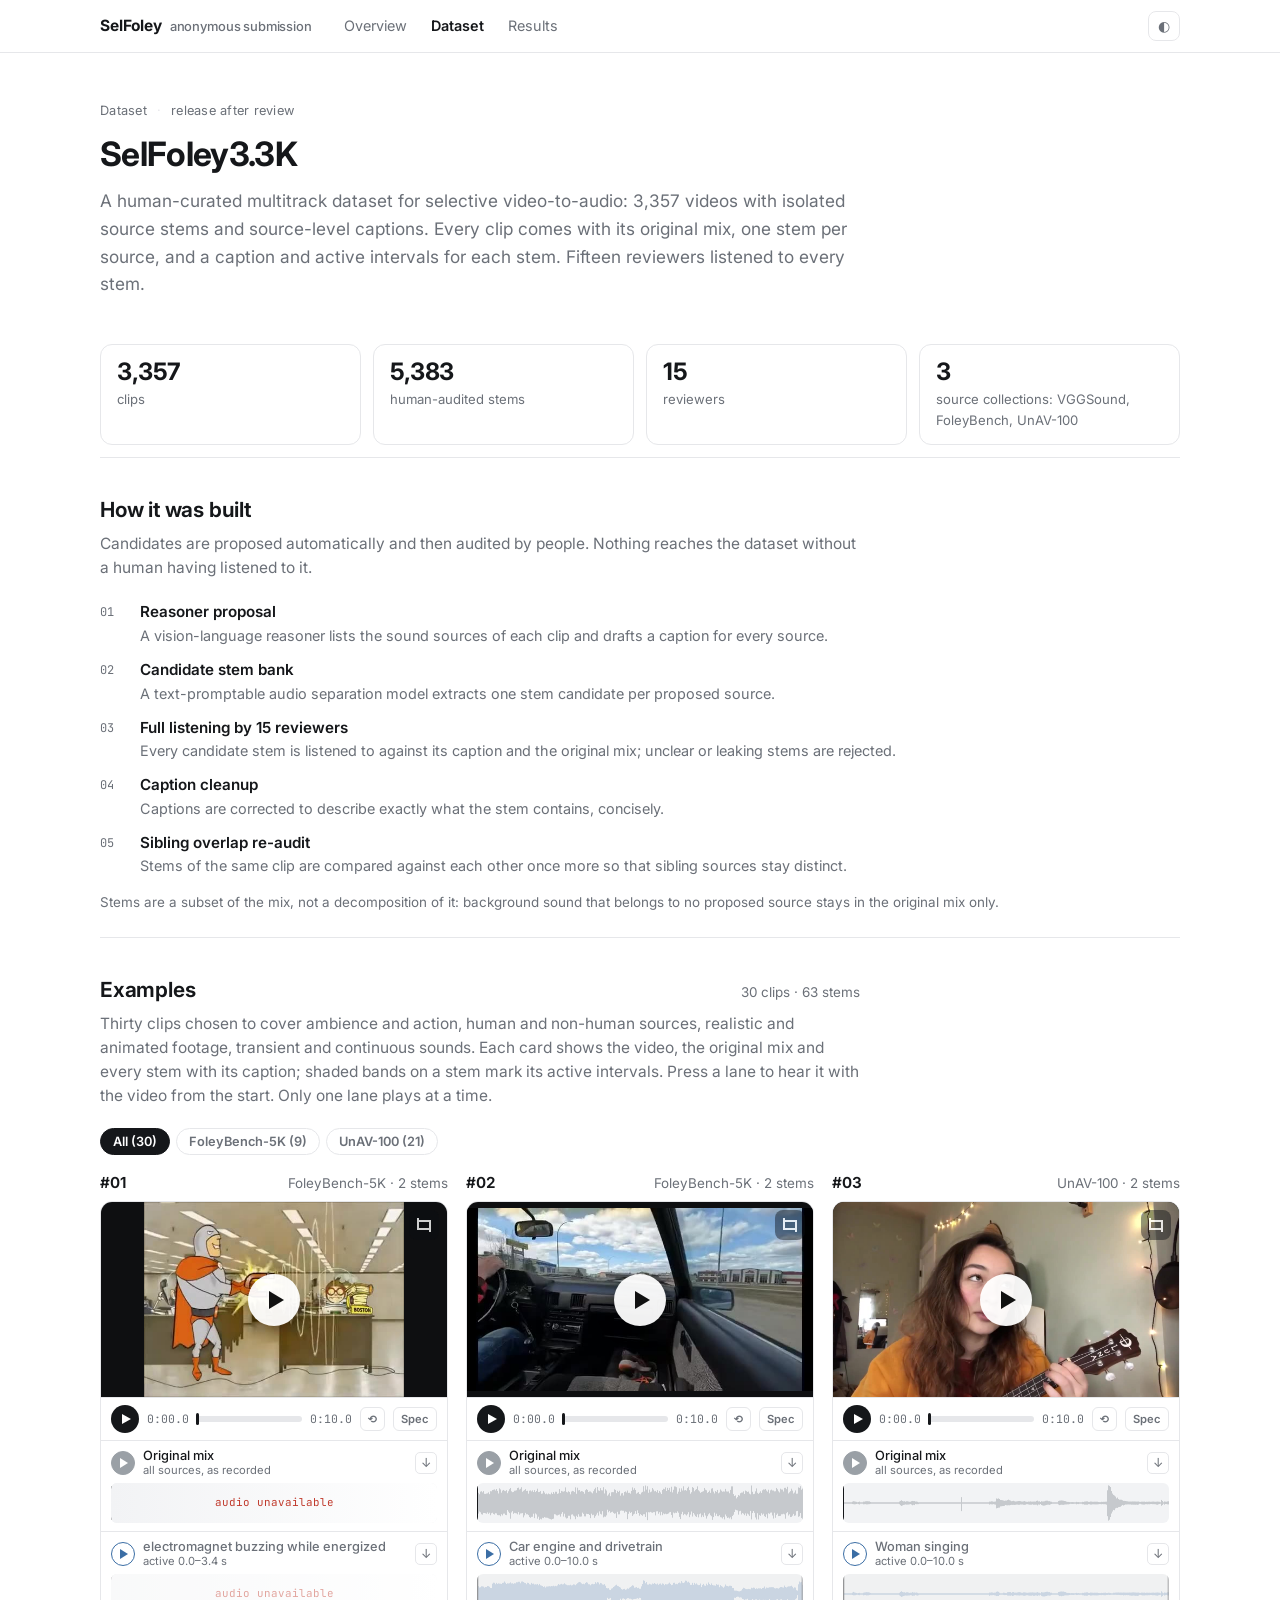
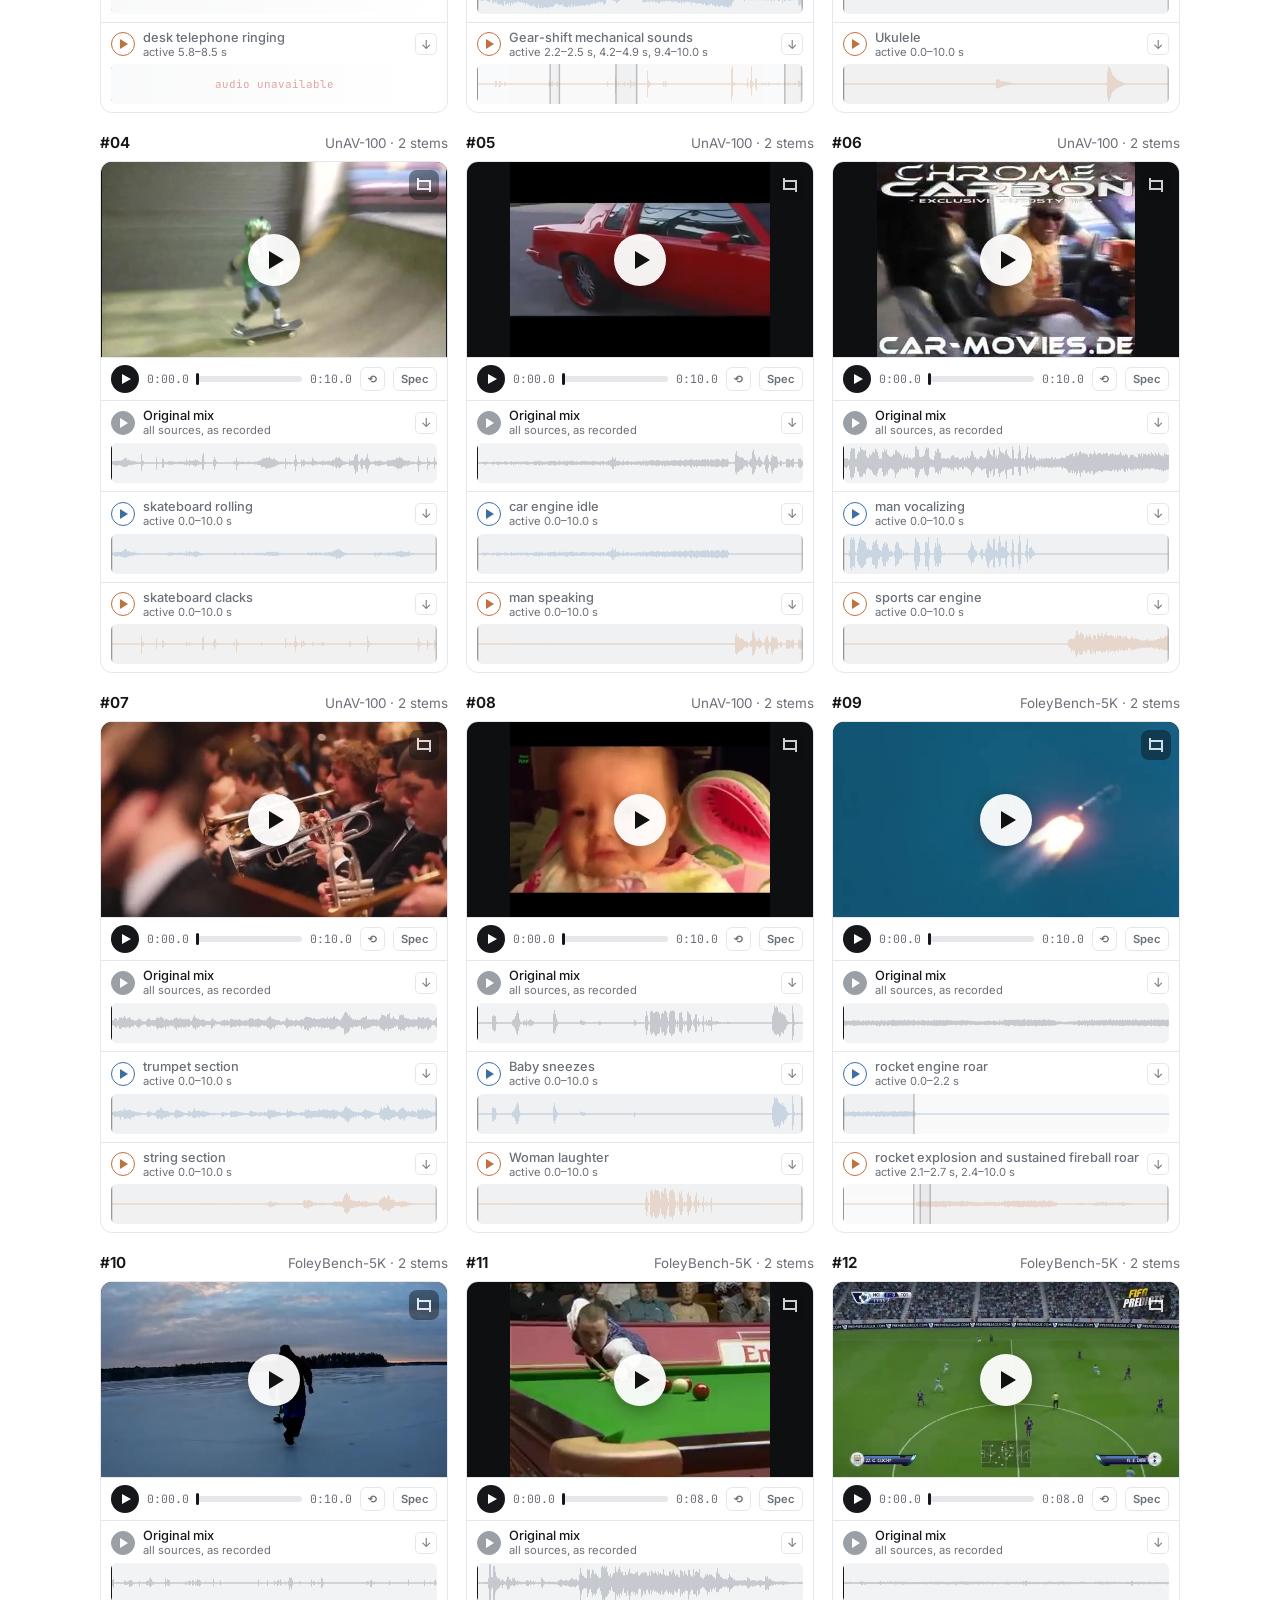
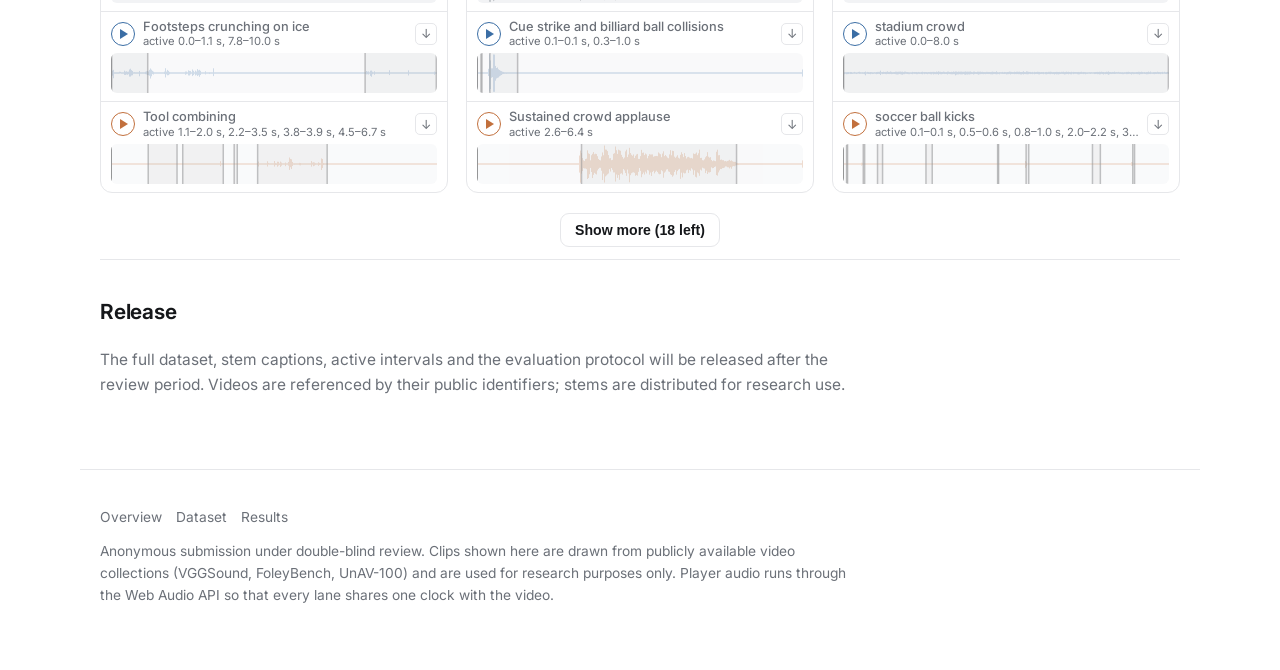
==== dataset.html @ 2d6a54e8 "Project page for an anonymous ICLR 2027 submission Static page for SelFoley: overview of the method," ====
<!doctype html>
<html lang="en">
<head>
<meta charset="utf-8">
<meta name="viewport" content="width=device-width, initial-scale=1">
<title>SelFoley3.3K — human-audited multi-stem dataset</title>
<meta name="description" content="Video clips with an original mix, one clean stem per source, a caption and active intervals for every stem, verified by fifteen reviewers.">
<meta name="robots" content="noindex">
<link rel="preconnect" href="https://fonts.googleapis.com">
<link rel="preconnect" href="https://fonts.gstatic.com" crossorigin>
<link href="https://fonts.googleapis.com/css2?family=Inter:wght@400;500;600;700&family=JetBrains+Mono:wght@400;500&display=swap" rel="stylesheet">
<link rel="stylesheet" href="css/style.css">
</head>
<body data-page="dataset">
<nav class="topnav" aria-label="Pages">
  <div class="wrap navrow">
    <a class="brand" href="index.html">SelFoley<small>anonymous submission</small></a>
    <a class="nl" data-page="overview" href="index.html">Overview</a>
    <a class="nl" data-page="dataset" href="dataset.html">Dataset</a>
    <a class="nl" data-page="results" href="results.html">Results</a>
    <button id="themeToggle" class="navbtn" title="Light / dark">◐</button>
  </div>
</nav>

<header class="pagehead wrap">
  <div class="eyebrow"><span>Dataset</span><span class="sep">·</span><span>release after review</span></div>
  <h1>SelFoley3.3K</h1>
  <p class="lede">A human-curated multitrack dataset for selective video-to-audio: 3,357 videos with isolated source stems and source-level captions. Every clip comes with its original mix, one stem per source, and a caption and active intervals for each stem. Fifteen reviewers listened to every stem.</p>
</header>

<main class="wrap">

  <section class="sec" id="stats" style="padding-top:8px">
    <div class="tiles">
      <div class="tile"><div class="v">3,357</div><div class="k">clips</div></div>
      <div class="tile"><div class="v">5,383</div><div class="k">human-audited stems</div></div>
      <div class="tile"><div class="v">15</div><div class="k">reviewers</div></div>
      <div class="tile"><div class="v">3</div><div class="k">source collections: VGGSound, FoleyBench, UnAV-100</div></div>
    </div>
  </section>

  <section class="sec" id="pipeline">
    <div class="sec-head">
      <h2>How it was built</h2>
      <p>Candidates are proposed automatically and then audited by people. Nothing reaches the dataset without a human having listened to it.</p>
    </div>
    <div class="steps">
      <div class="step"><div><b>Reasoner proposal</b><span>A vision-language reasoner lists the sound sources of each clip and drafts a caption for every source.</span></div></div>
      <div class="step"><div><b>Candidate stem bank</b><span>A text-promptable audio separation model extracts one stem candidate per proposed source.</span></div></div>
      <div class="step"><div><b>Full listening by 15 reviewers</b><span>Every candidate stem is listened to against its caption and the original mix; unclear or leaking stems are rejected.</span></div></div>
      <div class="step"><div><b>Caption cleanup</b><span>Captions are corrected to describe exactly what the stem contains, concisely.</span></div></div>
      <div class="step"><div><b>Sibling overlap re-audit</b><span>Stems of the same clip are compared against each other once more so that sibling sources stay distinct.</span></div></div>
    </div>
    <p class="fine" style="margin-top:14px">Stems are a subset of the mix, not a decomposition of it: background sound that belongs to no proposed source stays in the original mix only.</p>
  </section>

  <section class="sec" id="browse">
    <div class="sec-head">
      <div class="row"><h2>Examples</h2><span class="fine"><span data-stat="shown_clips">30</span> clips · <span data-stat="shown_stems">63</span> stems</span></div>
      <p>Thirty clips chosen to cover ambience and action, human and non-human sources, realistic and animated footage, transient and continuous sounds. Each card shows the video, the original mix and every stem with its caption; shaded bands on a stem mark its active intervals. Press a lane to hear it with the video from the start. Only one lane plays at a time.</p>
    </div>
    <div class="filters" data-filters></div>
    <div class="grid grid-3" data-grid="dataset" data-step="12"></div>
  </section>

  <section class="sec" id="release">
    <div class="sec-head"><h2>Release</h2></div>
    <p class="narrow muted">The full dataset, stem captions, active intervals and the evaluation protocol will be released after the review period. Videos are referenced by their public identifiers; stems are distributed for research use.</p>
  </section>

</main>
<footer class="wrap foot">
  <nav><a href="index.html">Overview</a><a href="dataset.html">Dataset</a><a href="results.html">Results</a></nav>
  <p>Anonymous submission under double-blind review. Clips shown here are drawn from publicly available video collections (VGGSound, FoleyBench, UnAV-100) and are used for research purposes only. Player audio runs through the Web Audio API so that every lane shares one clock with the video.</p>
</footer>
<script src="js/player.js"></script>
<script src="js/expand.js"></script>
<script src="js/site.js"></script>
</body>
</html>
---- css/style.css ----
:root {
  --bg: #ffffff;
  --bg2: #f6f6f7;
  --panel: #ffffff;
  --text: #15171a;
  --muted: #6b7078;
  --line: #e6e7ea;
  --accent: #2f6fed;
  --accent-soft: #e9f0fe;
  --ph: #b7791f;
  --wavebg: #f2f3f5;
  --playhead: #15171a;
  --video-bg: #0e0f11;
  --radius: 12px;
  --shadow: 0 1px 2px rgba(0,0,0,.04), 0 6px 20px rgba(15,17,20,.05);
  --mono: "JetBrains Mono", ui-monospace, SFMono-Regular, Menlo, monospace;
  --sans: Inter, system-ui, -apple-system, "Segoe UI", Roboto, sans-serif;
}
@media (prefers-color-scheme: dark) {
  :root:not([data-theme="light"]) {
    --bg: #111215; --bg2: #17181c; --panel: #17181c; --text: #ececef; --muted: #9b9fa8;
    --line: #2a2c33; --accent: #6b95ff; --accent-soft: #1d2740; --wavebg: #1f2126; --playhead: #ffffff;
    --shadow: 0 1px 2px rgba(0,0,0,.4), 0 8px 24px rgba(0,0,0,.35);
  }
}
:root[data-theme="dark"] {
  --bg: #111215; --bg2: #17181c; --panel: #17181c; --text: #ececef; --muted: #9b9fa8;
  --line: #2a2c33; --accent: #6b95ff; --accent-soft: #1d2740; --wavebg: #1f2126; --playhead: #ffffff;
  --shadow: 0 1px 2px rgba(0,0,0,.4), 0 8px 24px rgba(0,0,0,.35);
}

* { box-sizing: border-box; }
html { -webkit-text-size-adjust: 100%; scroll-behavior: smooth; }
body { margin: 0; background: var(--bg); color: var(--text); font-family: var(--sans); line-height: 1.55; font-size: 15.5px; }
a { color: inherit; }
b, strong { font-weight: 600; }
p { margin: 0 0 12px; }
.wrap { max-width: 1120px; margin: 0 auto; padding-left: 20px; padding-right: 20px; }
.muted { color: var(--muted); }
.fine { color: var(--muted); font-size: .84rem; }
.narrow { max-width: 760px; }
.mono { font-family: var(--mono); }

/* ── top nav ─────────────────────────────────────────────────── */
.topnav { position: sticky; top: 0; z-index: 30; background: color-mix(in srgb, var(--bg) 90%, transparent); backdrop-filter: blur(10px); border-bottom: 1px solid var(--line); }
.navrow { display: flex; align-items: center; gap: 4px; height: 52px; }
.brand { font-weight: 700; letter-spacing: -.01em; text-decoration: none; margin-right: 18px; white-space: nowrap; }
.brand small { color: var(--muted); font-weight: 500; margin-left: 8px; }
.navrow a.nl { color: var(--muted); text-decoration: none; font-size: .9rem; padding: 6px 10px; border-radius: 8px; }
.navrow a.nl:hover { color: var(--text); background: var(--bg2); }
.navrow a.nl.on { color: var(--text); font-weight: 600; }
.navbtn { margin-left: auto; border: 1px solid var(--line); background: transparent; color: var(--muted); border-radius: 8px; width: 32px; height: 30px; cursor: pointer; font-size: .9rem; }
@media (max-width: 640px) { .brand small { display: none; } .navrow a.nl { padding: 6px 7px; font-size: .84rem; } }

/* ── hero / page header ──────────────────────────────────────── */
.hero { padding-top: 56px; padding-bottom: 8px; }
.eyebrow { font-size: .8rem; color: var(--muted); letter-spacing: .02em; margin-bottom: 14px; display: flex; gap: 10px; flex-wrap: wrap; align-items: center; }
.eyebrow .sep { color: var(--line); }
h1 { font-size: clamp(1.7rem, 3.4vw, 2.5rem); line-height: 1.15; letter-spacing: -.02em; margin: 0 0 14px; font-weight: 700; max-width: 900px; }
.lede { font-size: 1.08rem; color: var(--muted); max-width: 760px; margin: 0 0 18px; line-height: 1.6; }
.authors { color: var(--muted); font-size: .92rem; margin: 0 0 22px; }
.links { display: flex; gap: 8px; flex-wrap: wrap; margin-bottom: 40px; }
.btn { display: inline-flex; align-items: center; gap: 6px; padding: 8px 14px; border-radius: 9px; background: var(--text); color: var(--bg); text-decoration: none; font-weight: 600; font-size: .88rem; border: 1px solid transparent; }
.btn.ghost { background: transparent; color: var(--text); border-color: var(--line); }
.btn.ghost:hover { background: var(--bg2); }
.btn.disabled { color: var(--muted); border-color: var(--line); background: transparent; cursor: not-allowed; }
.pagehead { padding-top: 48px; padding-bottom: 20px; }
.pagehead h1 { font-size: clamp(1.5rem, 2.8vw, 2.1rem); }

/* ── sections ────────────────────────────────────────────────── */
.sec { padding: 36px 0 12px; scroll-margin-top: 64px; }
.sec + .sec { border-top: 1px solid var(--line); }
.sec-head { max-width: 760px; margin-bottom: 20px; }
.sec-head h2 { font-size: 1.3rem; letter-spacing: -.01em; margin: 0 0 6px; font-weight: 650; }
.sec-head p { margin: 0; color: var(--muted); }
.sec-head .row { display: flex; align-items: baseline; justify-content: space-between; gap: 12px; flex-wrap: wrap; }
h3 { font-size: 1.02rem; margin: 0 0 6px; font-weight: 650; }

.abstract { max-width: 800px; font-size: 1.02rem; line-height: 1.7; }
.abstract p { margin: 0 0 14px; }
.kicker { font-size: .78rem; letter-spacing: .06em; text-transform: uppercase; color: var(--muted); font-weight: 600; margin: 0 0 8px; }

@media (max-width: 640px) {
  body { font-size: 15px; }
  .wrap { padding-left: 22px; padding-right: 22px; }
  .hero { padding-top: 36px; padding-bottom: 4px; }
  .pagehead { padding-top: 32px; padding-bottom: 12px; }
  h1 { font-size: 1.55rem; margin-bottom: 14px; }
  .lede { font-size: 1rem; }
  .eyebrow { margin-bottom: 12px; row-gap: 4px; }
  .links { margin-bottom: 28px; gap: 8px; }
  .btn { padding: 9px 13px; }
  .sec { padding: 30px 0 10px; }
  .sec-head { margin-bottom: 16px; }
  .foot { padding-top: 30px; padding-bottom: 48px; margin-top: 36px; }
  .foot nav { flex-wrap: wrap; gap: 10px 16px; margin-bottom: 14px; }
  .tile { padding: 12px 14px; }
  .tile .v { font-size: 1.3rem; }
  .ver { display: inline-block; margin: 6px 0 0; }
}

/* ── placeholder marking (draft copy, missing numbers) ───────── */
.ph { position: relative; border-left: 3px solid var(--ph); padding: 6px 0 6px 16px; }
.ph::before { content: attr(data-ph); display: block; color: var(--ph); font-family: var(--mono); font-size: .68rem; letter-spacing: .04em; margin-bottom: 6px; }
.ph p:last-child { margin-bottom: 0; }
.ph-inline { color: var(--ph); font-family: var(--mono); font-size: .82em; padding: 0 4px; border-radius: 4px; background: color-mix(in srgb, var(--ph) 10%, transparent); white-space: nowrap; }
.tag { display: inline-block; font-size: .7rem; font-family: var(--mono); padding: 1px 7px; border-radius: 999px; border: 1px solid var(--line); color: var(--muted); vertical-align: middle; }
.tag.ph-tag { color: var(--ph); border-color: color-mix(in srgb, var(--ph) 50%, var(--line)); }

.ver { display: inline-block; font-family: var(--mono); font-size: .72rem; padding: 2px 8px; border-radius: 999px; border: 1px solid var(--line); color: var(--muted); vertical-align: middle; margin-left: 8px; }
.filters { display: flex; gap: 6px; flex-wrap: wrap; margin: 0 0 16px; }
.filters button { border: 1px solid var(--line); background: transparent; color: var(--muted); border-radius: 999px; padding: 5px 12px; font: 600 .8rem var(--sans); cursor: pointer; }
.filters button.on { background: var(--text); color: var(--bg); border-color: var(--text); }
.card[hidden] { display: none; }
.kv { display: grid; grid-template-columns: max-content 1fr; gap: 6px 16px; font-size: .92rem; }
.kv dt { color: var(--muted); } .kv dd { margin: 0; }
.steps { counter-reset: st; display: grid; gap: 10px; }
.step { display: grid; grid-template-columns: 28px 1fr; gap: 12px; align-items: start; }
.step::before { counter-increment: st; content: counter(st, decimal-leading-zero); font-family: var(--mono); font-size: .75rem; color: var(--muted); padding-top: 3px; }
.step b { display: block; font-size: .95rem; }
.step span { color: var(--muted); font-size: .9rem; }

/* ── cards / grids ───────────────────────────────────────────── */
.grid { display: grid; gap: 18px; }
.grid-3 { grid-template-columns: repeat(3, minmax(0, 1fr)); }
.grid-2 { grid-template-columns: repeat(2, minmax(0, 1fr)); }
@media (max-width: 1000px) { .grid-3 { grid-template-columns: repeat(2, minmax(0, 1fr)); } }
@media (max-width: 640px) { .grid-3, .grid-2 { grid-template-columns: 1fr; } }
.card { min-width: 0; }
.card-head { display: flex; align-items: baseline; gap: 8px; margin: 0 0 8px; min-width: 0; white-space: nowrap; height: 22px; }
.card-head h3 { margin: 0; font-size: .95rem; overflow: hidden; text-overflow: ellipsis; flex: 1 1 auto; min-width: 0; }
.card-head .sub { color: var(--muted); font-size: .84rem; overflow: hidden; text-overflow: ellipsis; flex: 0 1 auto; min-width: 0; }
.card-head .tag { flex: 0 0 auto; }
.card-head .n { margin-left: auto; color: var(--muted); font-family: var(--mono); font-size: .74rem; flex: 0 0 auto; }
.note { margin: 8px 0 0; font-size: .86rem; color: var(--muted); }

.tiles { display: grid; grid-template-columns: repeat(4, minmax(0, 1fr)); gap: 12px; }
.tile { border: 1px solid var(--line); border-radius: var(--radius); padding: 14px 16px; background: var(--panel); }
.tile .v { font-size: 1.5rem; font-weight: 700; letter-spacing: -.02em; line-height: 1.1; }
.tile .k { color: var(--muted); font-size: .82rem; margin-top: 4px; }
@media (max-width: 800px) { .tiles { grid-template-columns: repeat(2, 1fr); } }

.two { display: grid; grid-template-columns: repeat(2, minmax(0, 1fr)); gap: 18px; }
@media (max-width: 760px) { .two { grid-template-columns: 1fr; } }
.box { border: 1px solid var(--line); border-radius: var(--radius); padding: 16px 18px; background: var(--panel); }
.box h3 { margin-bottom: 6px; }
.box p { margin: 0; color: var(--muted); font-size: .93rem; }
.num { display: inline-block; width: 22px; height: 22px; border-radius: 6px; background: var(--bg2); color: var(--muted); font-family: var(--mono); font-size: .72rem; text-align: center; line-height: 22px; margin-right: 8px; vertical-align: 1px; }

.tbl { width: 100%; border-collapse: collapse; font-size: .93rem; }
.tbl th, .tbl td { text-align: left; padding: 9px 10px; border-bottom: 1px solid var(--line); }
.tbl th { color: var(--muted); font-weight: 600; font-size: .8rem; letter-spacing: .02em; }
.tbl td:not(:first-child), .tbl th:not(:first-child) { text-align: right; font-family: var(--mono); font-size: .88rem; }
.bib { font-family: var(--mono); font-size: .8rem; white-space: pre-wrap; word-break: break-word; background: var(--bg2); border-radius: var(--radius); padding: 14px 16px; margin: 0; }

.diagram { margin: 0; }
.diagram svg { width: 100%; height: auto; display: block; color: var(--muted); }
.dg-box { fill: var(--panel); stroke: var(--line); }
.dg-dark { fill: var(--text); }
.dg-t { fill: var(--text); font-size: 13px; font-weight: 600; }
.dg-s { fill: var(--muted); font-size: 11.5px; }
.dg-inv { fill: var(--bg); font-size: 13px; font-weight: 600; }
.dg-inv-s { fill: var(--bg); opacity: .7; font-size: 11px; }
.dg-line { stroke: var(--muted); stroke-width: 1.5; fill: none; }
.dg-acc { stroke: var(--accent); }
.dg-acc-fill { fill: var(--accent); }
.dg-figph { fill: var(--bg2); stroke: var(--ph); stroke-dasharray: 5 4; }
.diagram figcaption { margin-top: 10px; font-size: .86rem; color: var(--muted); }

.legend { display: flex; flex-wrap: wrap; gap: 8px 18px; font-size: .88rem; color: var(--muted); margin: 0 0 18px; }
.legend span::before { content: ""; display: inline-block; width: 10px; height: 10px; border-radius: 3px; background: var(--c, #999); margin-right: 7px; vertical-align: -1px; }

.morebar { display: flex; justify-content: center; margin: 20px 0 0; }
.foot { padding-top: 36px; padding-bottom: 56px; border-top: 1px solid var(--line); margin-top: 48px; color: var(--muted); font-size: .86rem; line-height: 1.6; }
.foot p { max-width: 760px; }
.foot p { margin: 0 0 8px; }
.foot nav { display: flex; gap: 14px; margin-bottom: 12px; }
.foot nav a { color: var(--muted); text-decoration: none; }

/* ── expanded view (dialog) ──────────────────────────────────── */
.mtp-expand { position: absolute; top: 8px; right: 8px; width: 30px; height: 30px; border: 0; border-radius: 8px; background: rgba(12,14,18,.55); color: #fff; cursor: pointer; opacity: .8; display: grid; place-items: center; }
.mtp-expand:hover { opacity: 1; }
.mtp-expand::before { content: ""; width: 10px; height: 10px; border-top: 2px solid #fff; border-right: 2px solid #fff; transform: translate(1px, 1px); }
.mtp-expand::after { content: ""; position: absolute; width: 10px; height: 10px; border-bottom: 2px solid #fff; border-left: 2px solid #fff; transform: translate(-1px, -1px); }
.expand-body .mtp-expand { display: none; }
body.modal-open { overflow: hidden; }
dialog.expand { border: 0; padding: 0; background: transparent; width: min(94vw, 1000px); max-width: none; max-height: none; overflow: visible; }
dialog.expand::backdrop { background: rgba(8, 10, 14, .45); backdrop-filter: blur(14px); -webkit-backdrop-filter: blur(14px); }
@supports not (backdrop-filter: blur(1px)) { dialog.expand::backdrop { background: rgba(8, 10, 14, .72); } }
dialog.expand[open] { animation: expand-in .18s ease-out; }
@keyframes expand-in { from { opacity: 0; transform: translateY(8px) scale(.985); } to { opacity: 1; transform: none; } }
.expand-inner { background: var(--panel); color: var(--text); border-radius: 16px; overflow: hidden; box-shadow: 0 30px 80px rgba(0,0,0,.45); max-height: calc(100vh - 48px); display: flex; flex-direction: column; }
.expand-bar { display: flex; align-items: center; justify-content: space-between; gap: 12px; padding: 10px 14px 10px 16px; border-bottom: 1px solid var(--line); flex: 0 0 auto; }
.expand-title { font-weight: 600; font-size: .95rem; min-width: 0; overflow: hidden; text-overflow: ellipsis; white-space: nowrap; }
.expand-close { width: 32px; height: 32px; border-radius: 8px; border: 1px solid var(--line); background: transparent; color: var(--text); cursor: pointer; font-size: .95rem; flex: 0 0 auto; }
.expand-close:hover { background: var(--bg2); }
.expand-body { overflow: auto; min-height: 0; }
.expand-body .mtp { border: 0; border-radius: 0; box-shadow: none; }
.expand-body .mtp-video-wrap { aspect-ratio: auto; height: min(46vh, 520px); }
.expand-body .mtp-lane-label .prompt { font-size: .92rem; }
.expand-body .mtp-lane-label .sub { font-size: .78rem; }
.expand-body .mtp-lane { padding: 9px 16px 10px; }
.expand-body .mtp-transport { padding: 9px 16px; }
@media (max-width: 640px) {
  dialog.expand { width: 100vw; height: 100dvh; margin: 0; }
  .expand-inner { border-radius: 0; max-height: none; height: 100dvh; }
  .expand-body .mtp-video-wrap { height: 36vh; }
}

/* ── multitrack player ───────────────────────────────────────── */
.mtp { background: var(--panel); border: 1px solid var(--line); border-radius: var(--radius); overflow: hidden; outline: none; }
.mtp:focus-visible { box-shadow: 0 0 0 3px color-mix(in srgb, var(--accent) 35%, transparent); }
.mtp-video-wrap { position: relative; background: var(--video-bg); aspect-ratio: 16 / 9; }
.mtp-video-wrap video { position: absolute; inset: 0; width: 100%; height: 100%; object-fit: contain; display: block; }
.mtp-bigplay { position: absolute; inset: 0; margin: auto; width: 52px; height: 52px; border-radius: 50%; border: 0; background: rgba(255,255,255,.94); cursor: pointer; display: grid; place-items: center; box-shadow: 0 4px 18px rgba(0,0,0,.35); transition: transform .12s ease, opacity .15s ease; }
.mtp-bigplay:hover { transform: scale(1.06); }
.mtp.is-playing .mtp-bigplay { opacity: 0; pointer-events: none; }
.mtp-bigplay::before { content: ""; border-style: solid; border-width: 9px 0 9px 15px; border-color: transparent transparent transparent #111; margin-left: 4px; }
.mtp.is-loading .mtp-bigplay::before { border: 3px solid #bbb; border-top-color: #111; border-radius: 50%; width: 18px; height: 18px; margin: 0; animation: spin .8s linear infinite; }
@keyframes spin { to { transform: rotate(360deg); } }

.mtp-transport { display: flex; align-items: center; gap: 8px; padding: 7px 10px; border-top: 1px solid var(--line); }
.mtp-play { width: 28px; height: 28px; border-radius: 50%; border: 0; background: var(--text); cursor: pointer; display: grid; place-items: center; flex: 0 0 auto; }
.mtp-play::before { content: ""; border-style: solid; border-width: 5.5px 0 5.5px 9px; border-color: transparent transparent transparent var(--bg); margin-left: 2px; }
.mtp.is-playing .mtp-play::before { border: 0; width: 8px; height: 9px; margin: 0; border-left: 3px solid var(--bg); border-right: 3px solid var(--bg); box-sizing: border-box; }
.mtp-time { font-family: var(--mono); font-size: .72rem; color: var(--muted); min-width: 38px; }
.mtp-dur { min-width: 0; }
.mtp-timeline { flex: 1 1 60px; height: 6px; background: var(--line); border-radius: 3px; position: relative; cursor: pointer; }
.mtp-timeline i { position: absolute; left: 0; top: 0; bottom: 0; width: 0; background: var(--text); border-radius: 3px; }
.mtp-timeline b { position: absolute; top: -3px; width: 3px; height: 12px; background: var(--playhead); border-radius: 2px; margin-left: -1.5px; }
.mtp-tool { border: 1px solid var(--line); background: transparent; color: var(--muted); border-radius: 6px; height: 24px; padding: 0 7px; font: 600 .7rem var(--sans); cursor: pointer; flex: 0 0 auto; }
.mtp-tool.on { background: var(--bg2); color: var(--text); border-color: var(--line); }

.mtp-ref { display: flex; align-items: center; gap: 8px; padding: 7px 10px; border-top: 1px solid var(--line); font-size: .8rem; background: var(--bg2); }
.mtp-ref-txt { min-width: 0; overflow: hidden; text-overflow: ellipsis; white-space: nowrap; }
.mtp-ref-txt small { color: var(--muted); }
.mtp-refbtn { width: 24px; height: 24px; border-radius: 6px; border: 1px solid var(--line); background: var(--panel); color: var(--text); cursor: pointer; display: grid; place-items: center; font-size: .8rem; flex: 0 0 auto; }
.mtp-refbtn.on { background: var(--text); color: var(--bg); }

.mtp-lanes { display: flex; flex-direction: column; }
.mtp-lane { padding: 7px 10px 8px; border-top: 1px solid var(--line); position: relative; }
.mtp-lane-top { display: flex; align-items: center; gap: 8px; margin-bottom: 5px; min-width: 0; }
.lane-play { width: 24px; height: 24px; border-radius: 50%; border: 1.5px solid var(--lane); background: transparent; cursor: pointer; padding: 0; flex: 0 0 auto; position: relative; }
.lane-play::before { content: ""; position: absolute; left: 8px; top: 6px; border-style: solid; border-width: 5px 0 5px 8px; border-color: transparent transparent transparent var(--lane); }
.mtp-lane.is-selected .lane-play { background: var(--lane); }
.mtp-lane.is-selected .lane-play::before { border-color: transparent transparent transparent #fff; }
.mtp-lane.is-live .lane-play::before { border: 0; width: 7px; height: 9px; left: 7.5px; top: 6px; border-left: 2.5px solid #fff; border-right: 2.5px solid #fff; box-sizing: border-box; }
.lane-play:disabled { border-style: dashed; border-color: var(--line); cursor: default; }
.lane-play:disabled::before { display: none; }
.mtp-lane-label { min-width: 0; flex: 1 1 auto; line-height: 1.2; cursor: pointer; }
.mtp-lane.is-pending .mtp-lane-label { cursor: default; }
.mtp-lane-label .prompt { display: block; font-size: .8rem; font-weight: 600; white-space: nowrap; overflow: hidden; text-overflow: ellipsis; }
.mtp-lane-label .sub { display: block; font-size: .7rem; color: var(--muted); margin-top: 1px; white-space: nowrap; overflow: hidden; text-overflow: ellipsis; }
.mtp-lane.is-highlight .prompt { color: var(--accent); }
.mtp-lane.is-gt .prompt { font-weight: 500; }
.mtp-lane-ctrl { display: flex; align-items: center; gap: 4px; flex: 0 0 auto; }
.mtp-lane-ctrl .icon { width: 22px; height: 22px; border-radius: 5px; border: 1px solid var(--line); background: transparent; color: var(--muted); cursor: pointer; display: grid; place-items: center; text-decoration: none; font-size: .78rem; padding: 0; }
.pending-tag { font-family: var(--mono); font-size: .66rem; color: var(--muted); border: 1px dashed var(--line); border-radius: 999px; padding: 1px 7px; }
.mtp-lane-wave { position: relative; height: 40px; }
.size-l .mtp-lane-wave { height: 56px; }
.mtp-lane-wave canvas { position: absolute; inset: 0; width: 100%; height: 100%; display: block; border-radius: 6px; background: var(--wavebg); cursor: crosshair; }
.mtp-lane.is-off .mtp-lane-wave { opacity: .45; }
.mtp-lane.is-pending .mtp-lane-wave { opacity: .6; }
.mtp-lane.is-pending .mtp-lane-loading { animation: none; background: repeating-linear-gradient(135deg, var(--wavebg) 0 8px, var(--bg2) 8px 16px); }
.mtp-lane.is-off .prompt { color: var(--muted); font-weight: 500; }
.mtp-lane.is-pending .prompt { color: var(--muted); }
.mtp-lane-loading { position: absolute; inset: 0; display: grid; place-items: center; font-size: .68rem; color: var(--muted); font-family: var(--mono); background: linear-gradient(90deg, var(--wavebg), var(--panel), var(--wavebg)); background-size: 200% 100%; animation: shimmer 1.4s linear infinite; border-radius: 6px; }
@keyframes shimmer { to { background-position: -200% 0; } }
.mtp-hint { padding: 7px 10px; border-top: 1px solid var(--line); font-size: .78rem; color: var(--muted); background: var(--bg2); }
.mtp-err { color: #c0392b; }
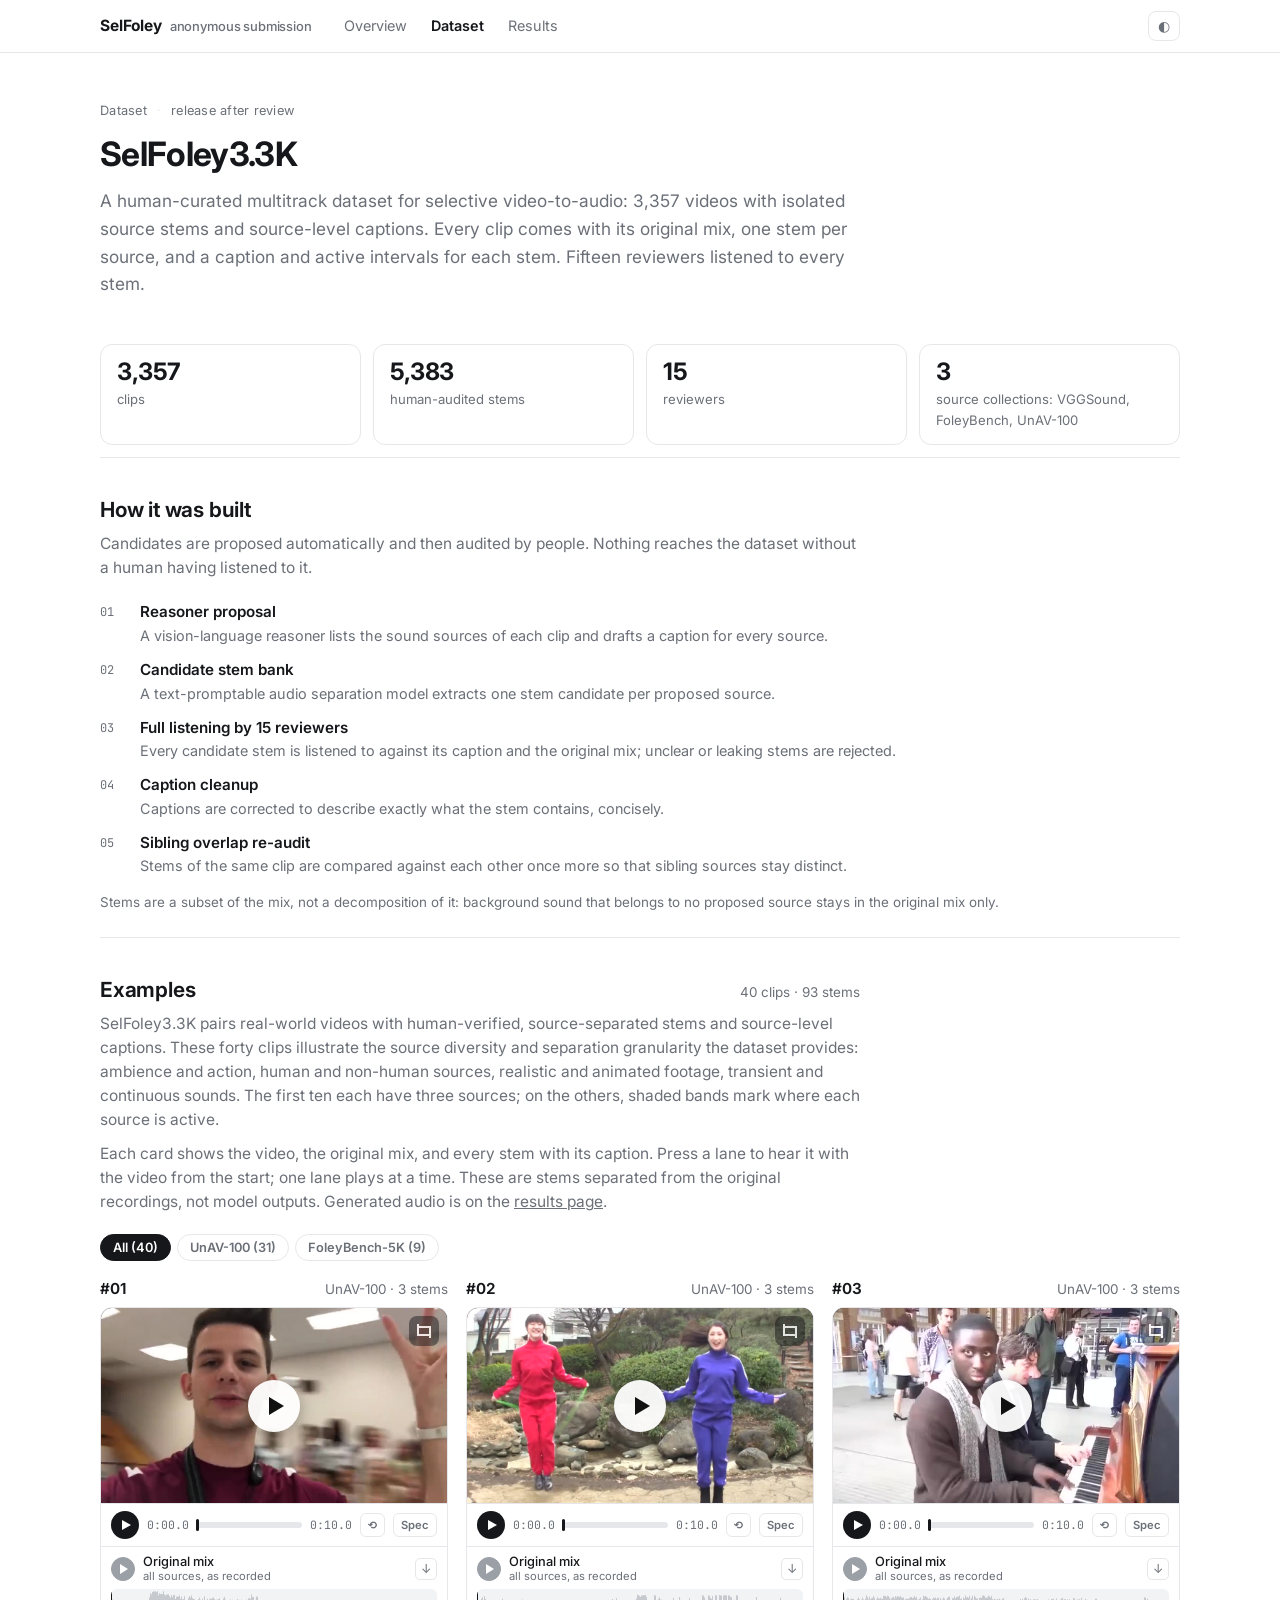
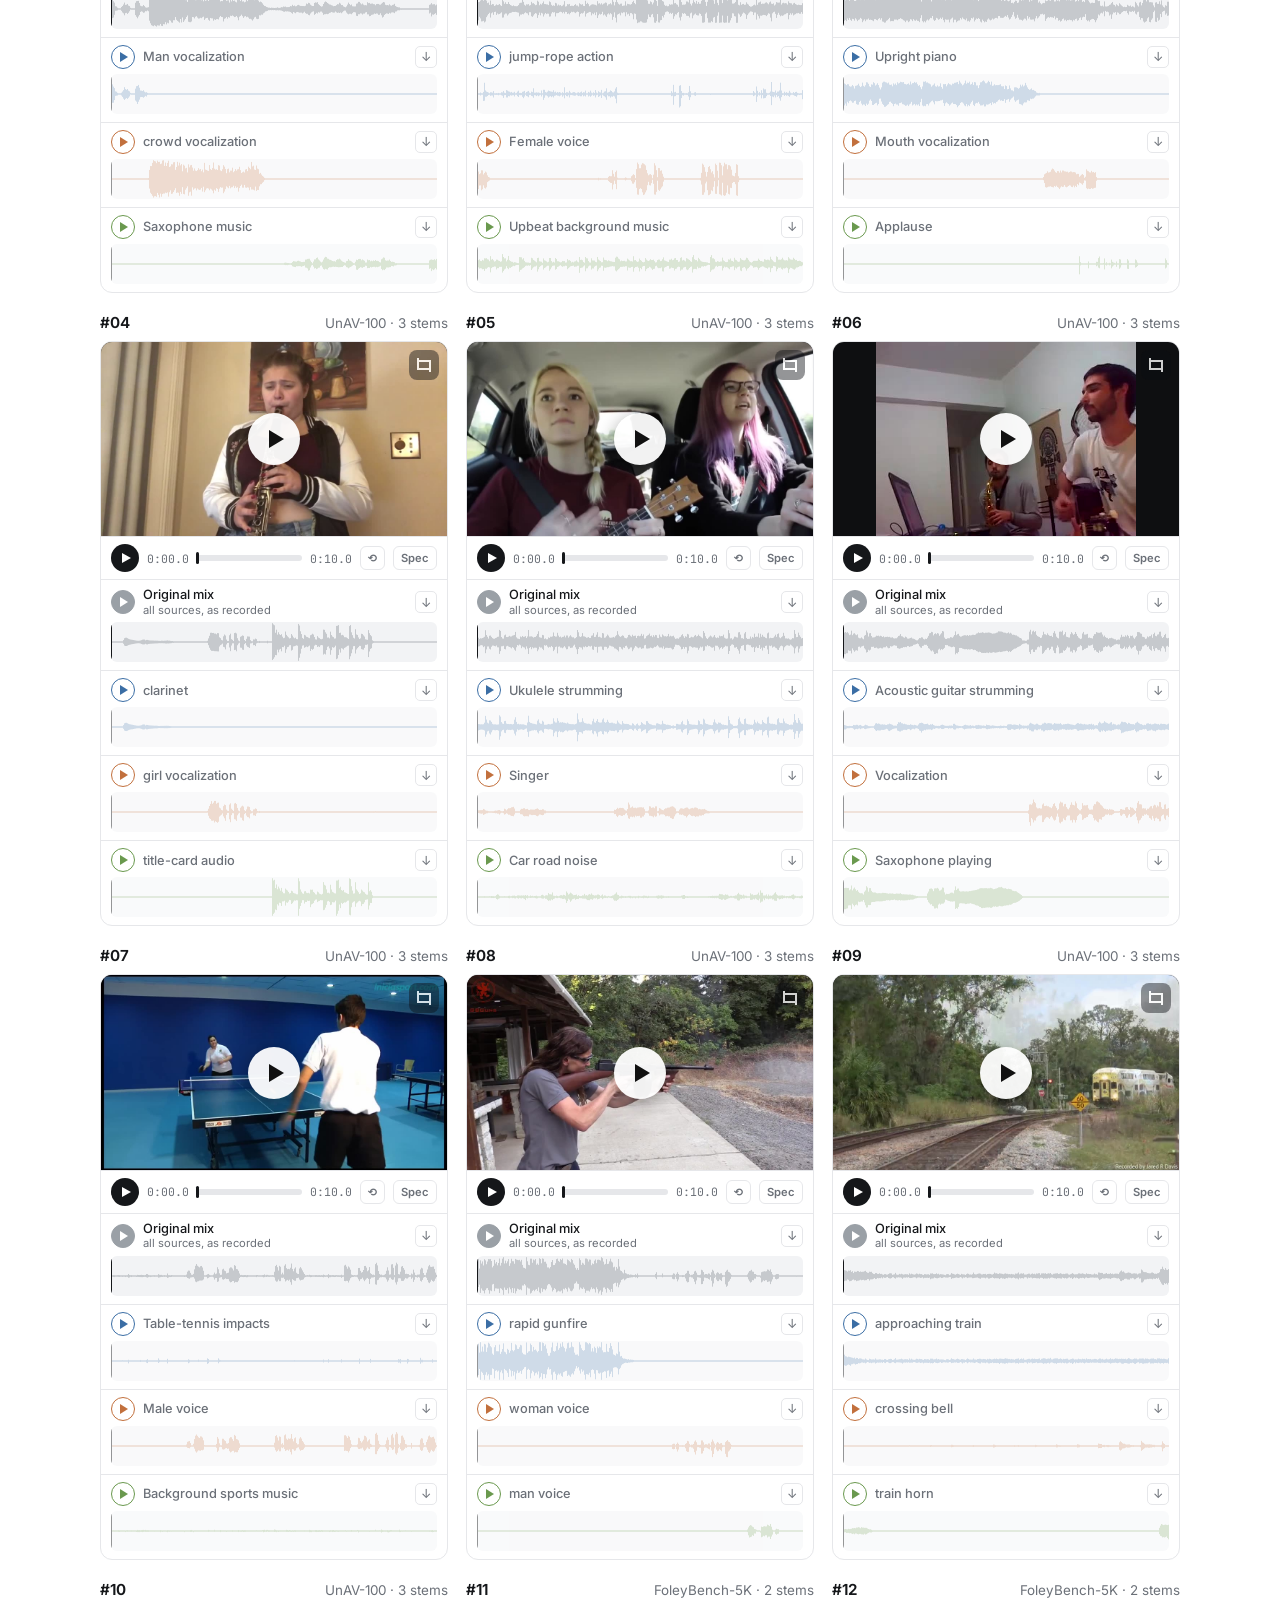
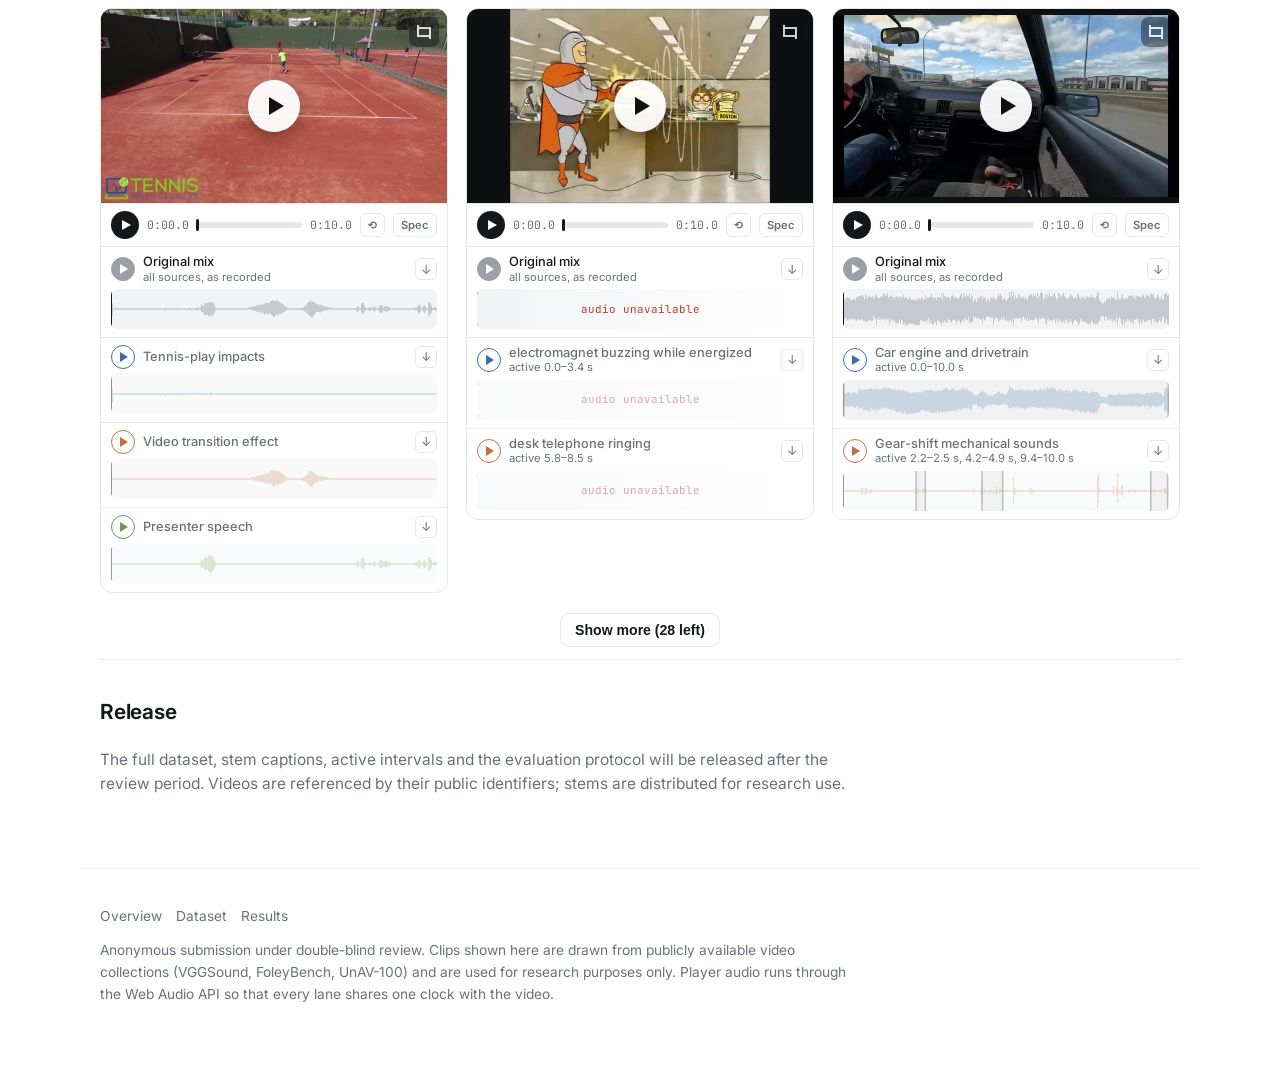
==== commit f641ce48: "Dataset page: ten more examples, shown first (40 clips) Adds ten clips with three isolated stems eac" ====
--- a/dataset.html
+++ b/dataset.html
@@ -56,8 +56,9 @@
 
   <section class="sec" id="browse">
     <div class="sec-head">
-      <div class="row"><h2>Examples</h2><span class="fine"><span data-stat="shown_clips">30</span> clips · <span data-stat="shown_stems">63</span> stems</span></div>
-      <p>Thirty clips chosen to cover ambience and action, human and non-human sources, realistic and animated footage, transient and continuous sounds. Each card shows the video, the original mix and every stem with its caption; shaded bands on a stem mark its active intervals. Press a lane to hear it with the video from the start. Only one lane plays at a time.</p>
+      <div class="row"><h2>Examples</h2><span class="fine"><span data-stat="shown_clips">40</span> clips · <span data-stat="shown_stems">93</span> stems</span></div>
+      <p>SelFoley3.3K pairs real-world videos with human-verified, source-separated stems and source-level captions. These forty clips illustrate the source diversity and separation granularity the dataset provides: ambience and action, human and non-human sources, realistic and animated footage, transient and continuous sounds. The first ten each have three sources; on the others, shaded bands mark where each source is active.</p>
+      <p>Each card shows the video, the original mix, and every stem with its caption. Press a lane to hear it with the video from the start; one lane plays at a time. These are stems separated from the original recordings, not model outputs. Generated audio is on the <a href="results.html">results page</a>.</p>
     </div>
     <div class="filters" data-filters></div>
     <div class="grid grid-3" data-grid="dataset" data-step="12"></div>
--- a/css/style.css
+++ b/css/style.css
@@ -73,6 +73,7 @@
 .sec-head { max-width: 760px; margin-bottom: 20px; }
 .sec-head h2 { font-size: 1.3rem; letter-spacing: -.01em; margin: 0 0 6px; font-weight: 650; }
 .sec-head p { margin: 0; color: var(--muted); }
+.sec-head p + p { margin-top: 10px; }
 .sec-head .row { display: flex; align-items: baseline; justify-content: space-between; gap: 12px; flex-wrap: wrap; }
 h3 { font-size: 1.02rem; margin: 0 0 6px; font-weight: 650; }
 
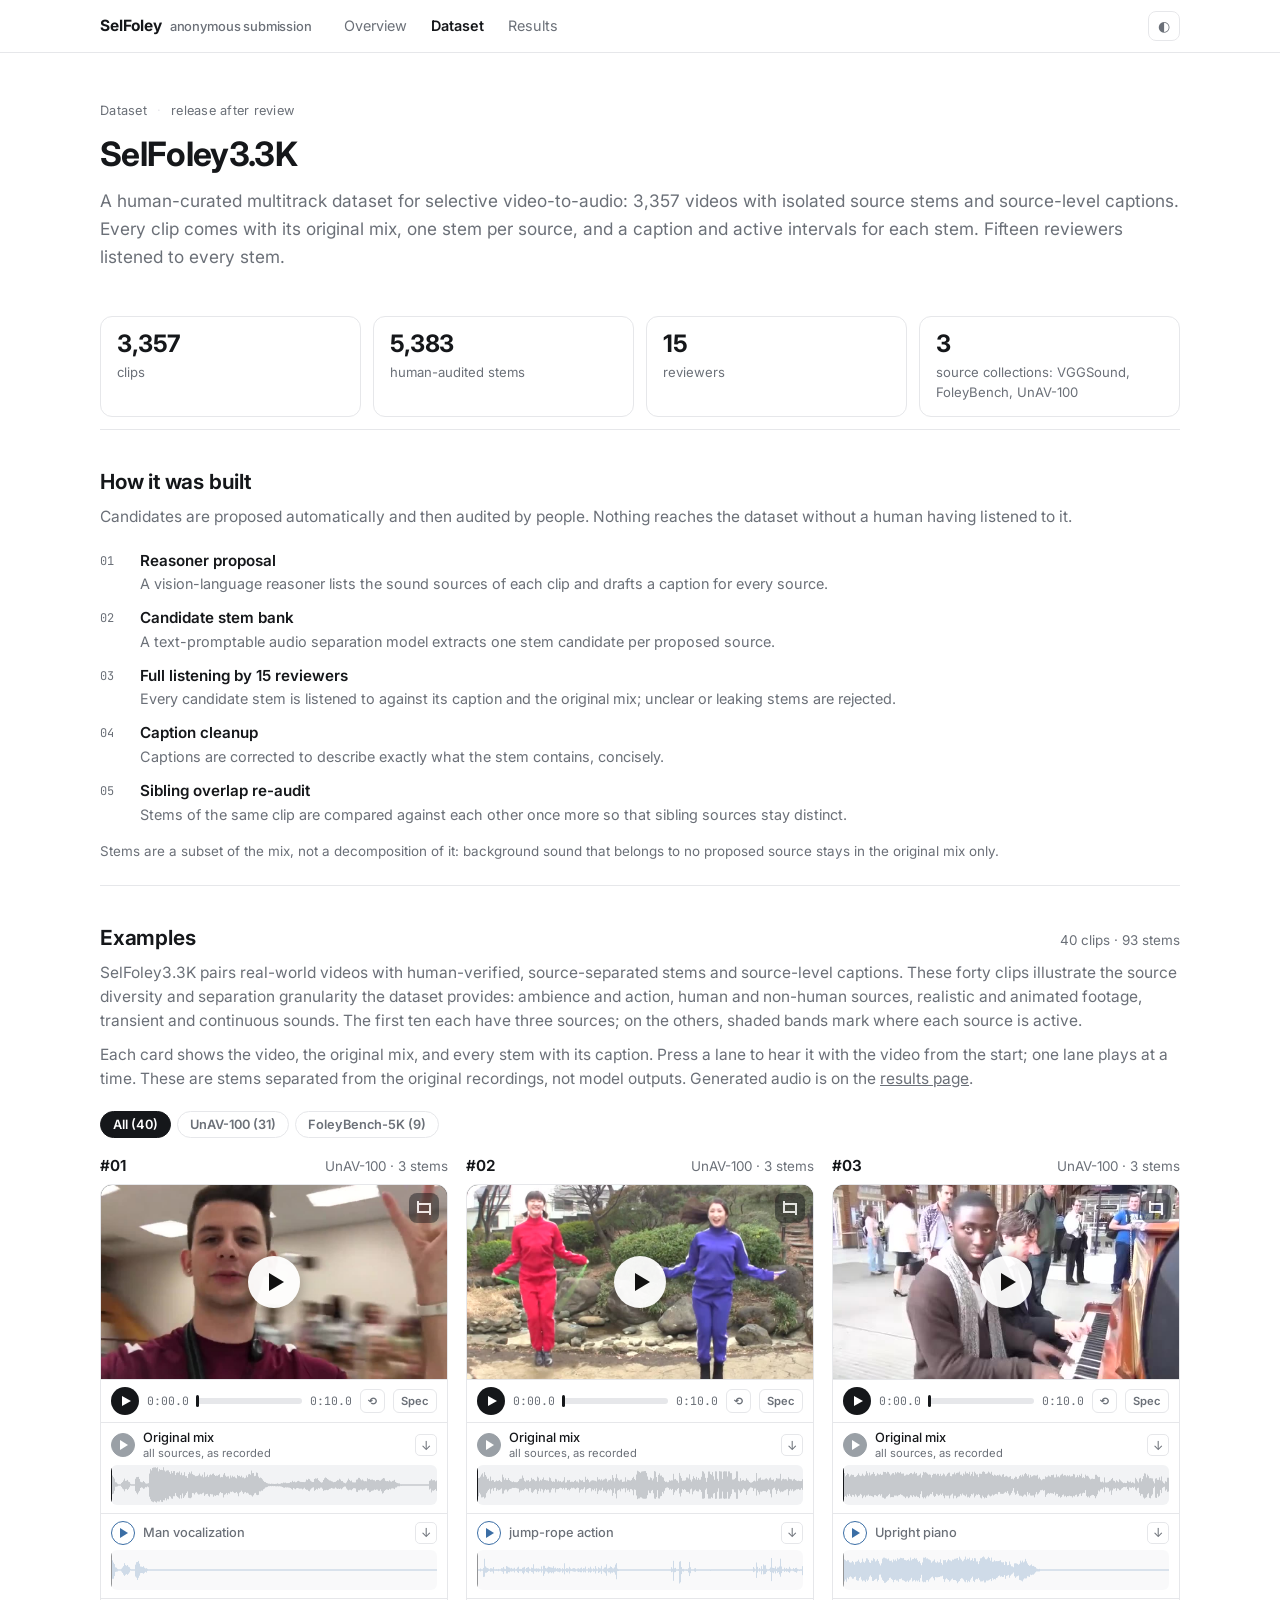
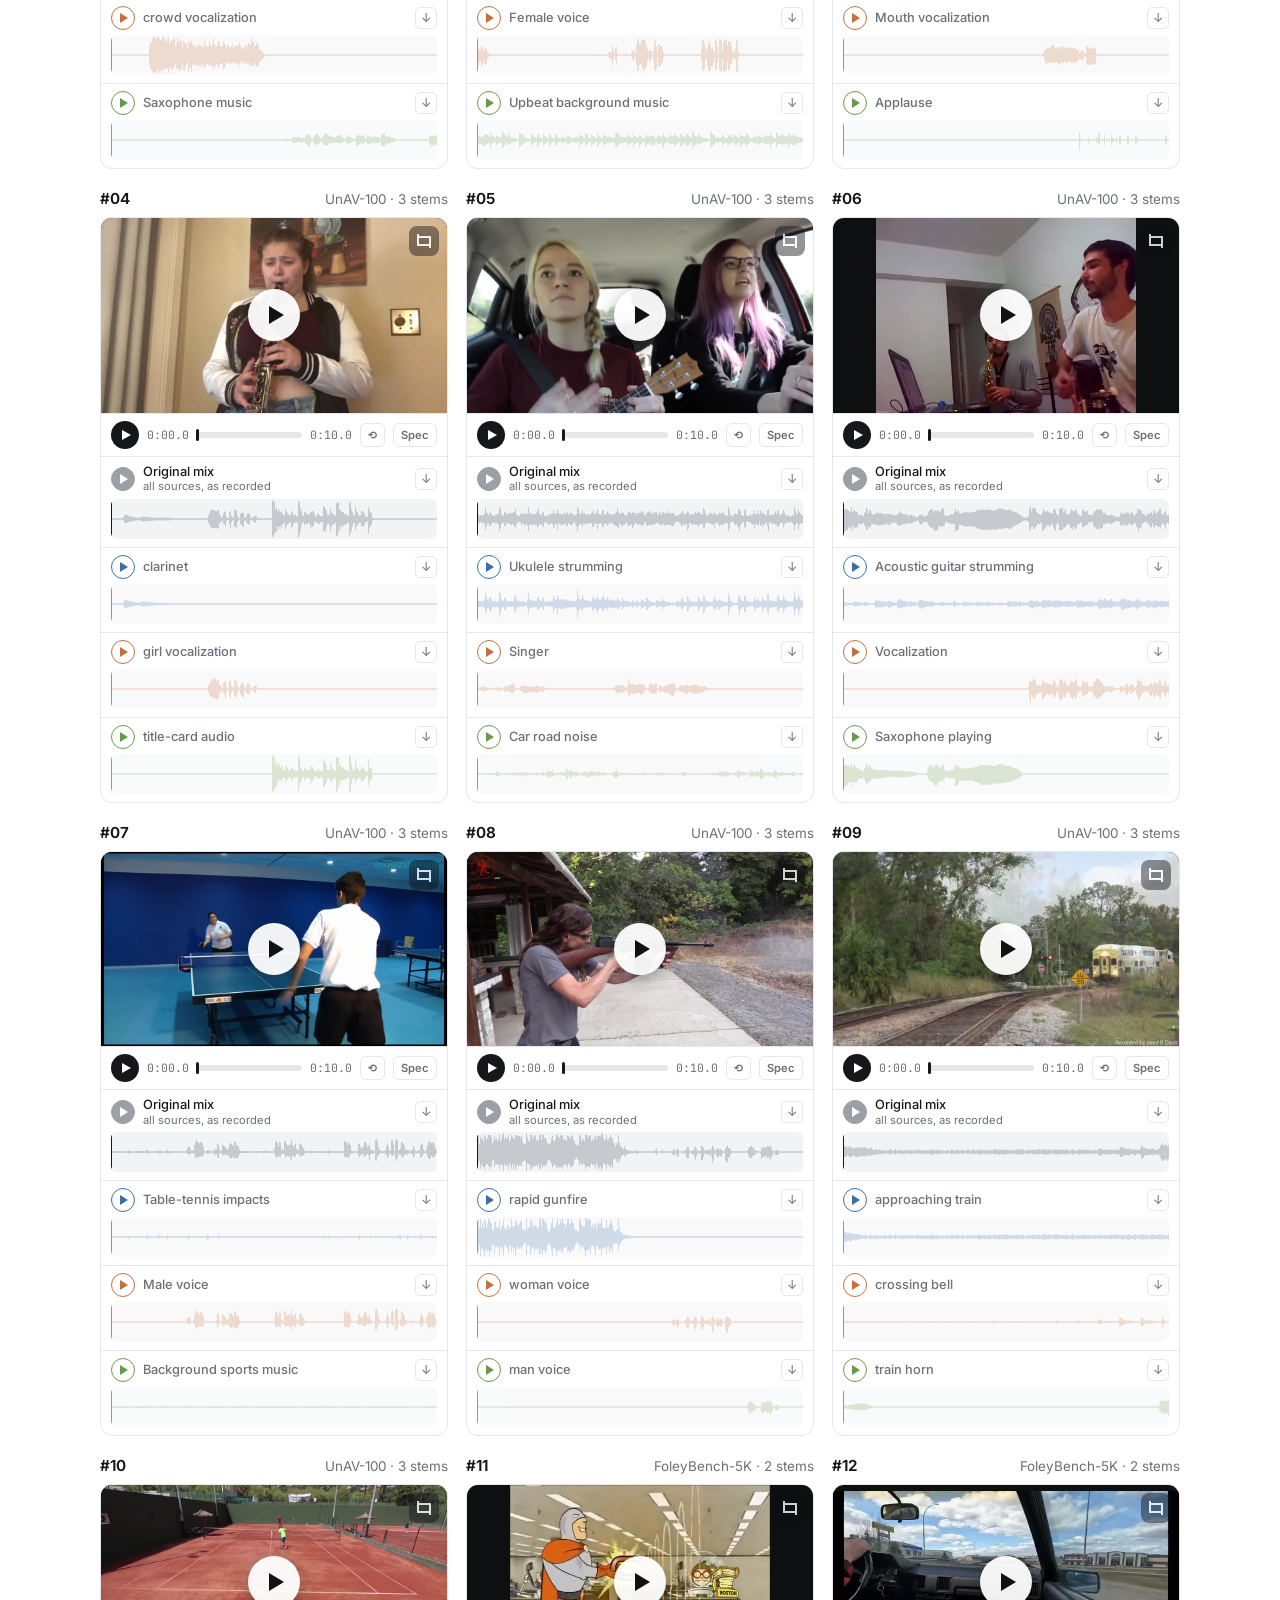
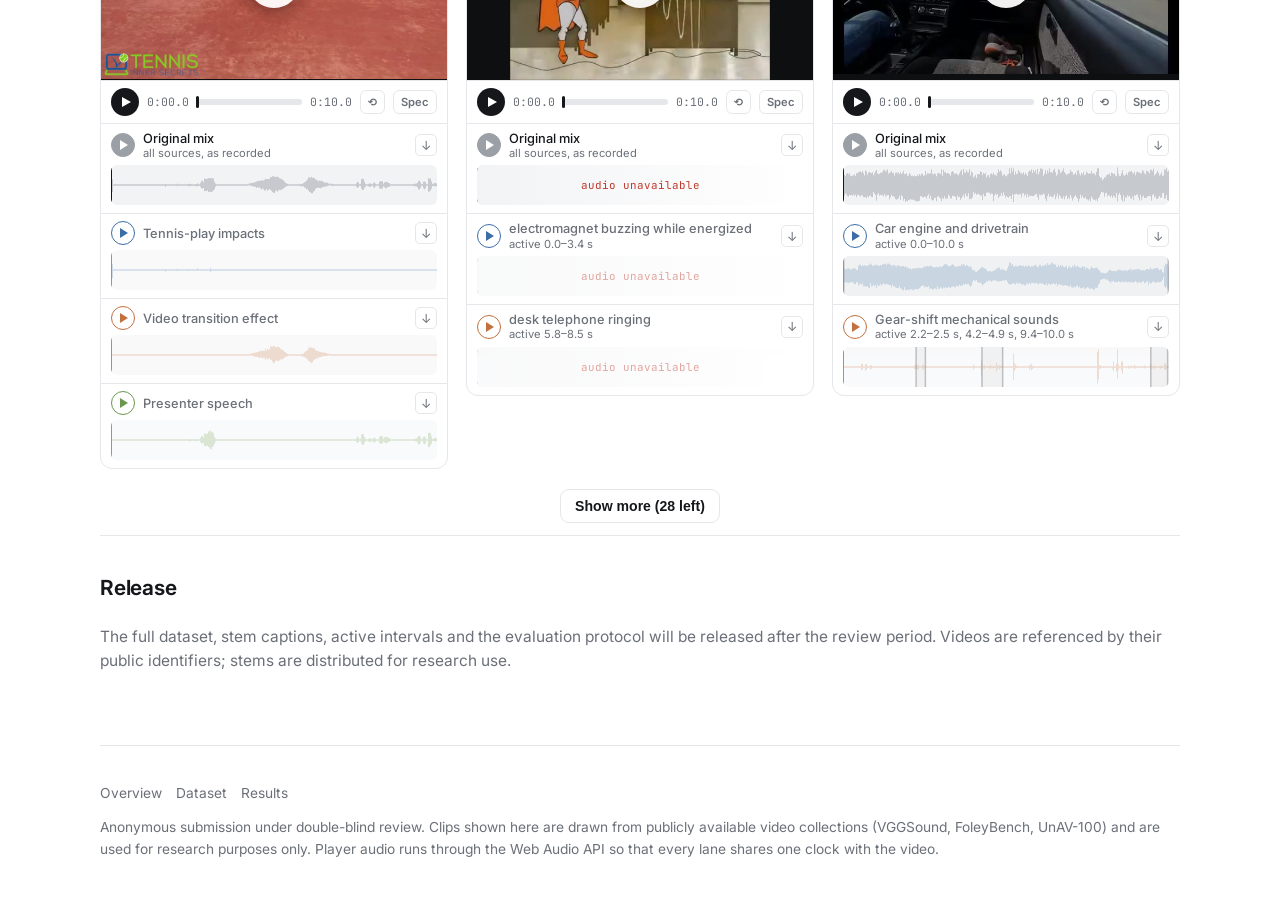
==== commit 10acb224: "Align text, header buttons and footer with the card grid Section intros, the abstract, the lede, the" ====
--- a/dataset.html
+++ b/dataset.html
@@ -66,7 +66,7 @@
 
   <section class="sec" id="release">
     <div class="sec-head"><h2>Release</h2></div>
-    <p class="narrow muted">The full dataset, stem captions, active intervals and the evaluation protocol will be released after the review period. Videos are referenced by their public identifiers; stems are distributed for research use.</p>
+    <p class="muted">The full dataset, stem captions, active intervals and the evaluation protocol will be released after the review period. Videos are referenced by their public identifiers; stems are distributed for research use.</p>
   </section>
 
 </main>
--- a/css/style.css
+++ b/css/style.css
@@ -38,7 +38,6 @@
 .wrap { max-width: 1120px; margin: 0 auto; padding-left: 20px; padding-right: 20px; }
 .muted { color: var(--muted); }
 .fine { color: var(--muted); font-size: .84rem; }
-.narrow { max-width: 760px; }
 .mono { font-family: var(--mono); }
 
 /* ── top nav ─────────────────────────────────────────────────── */
@@ -56,8 +55,8 @@
 .hero { padding-top: 56px; padding-bottom: 8px; }
 .eyebrow { font-size: .8rem; color: var(--muted); letter-spacing: .02em; margin-bottom: 14px; display: flex; gap: 10px; flex-wrap: wrap; align-items: center; }
 .eyebrow .sep { color: var(--line); }
-h1 { font-size: clamp(1.7rem, 3.4vw, 2.5rem); line-height: 1.15; letter-spacing: -.02em; margin: 0 0 14px; font-weight: 700; max-width: 900px; }
-.lede { font-size: 1.08rem; color: var(--muted); max-width: 760px; margin: 0 0 18px; line-height: 1.6; }
+h1 { font-size: clamp(1.7rem, 3.4vw, 2.5rem); line-height: 1.15; letter-spacing: -.02em; margin: 0 0 14px; font-weight: 700; }
+.lede { font-size: 1.08rem; color: var(--muted); margin: 0 0 18px; line-height: 1.6; }
 .authors { color: var(--muted); font-size: .92rem; margin: 0 0 22px; }
 .links { display: flex; gap: 8px; flex-wrap: wrap; margin-bottom: 40px; }
 .btn { display: inline-flex; align-items: center; gap: 6px; padding: 8px 14px; border-radius: 9px; background: var(--text); color: var(--bg); text-decoration: none; font-weight: 600; font-size: .88rem; border: 1px solid transparent; }
@@ -70,14 +69,14 @@
 /* ── sections ────────────────────────────────────────────────── */
 .sec { padding: 36px 0 12px; scroll-margin-top: 64px; }
 .sec + .sec { border-top: 1px solid var(--line); }
-.sec-head { max-width: 760px; margin-bottom: 20px; }
+.sec-head { margin-bottom: 20px; }
 .sec-head h2 { font-size: 1.3rem; letter-spacing: -.01em; margin: 0 0 6px; font-weight: 650; }
 .sec-head p { margin: 0; color: var(--muted); }
 .sec-head p + p { margin-top: 10px; }
 .sec-head .row { display: flex; align-items: baseline; justify-content: space-between; gap: 12px; flex-wrap: wrap; }
 h3 { font-size: 1.02rem; margin: 0 0 6px; font-weight: 650; }
 
-.abstract { max-width: 800px; font-size: 1.02rem; line-height: 1.7; }
+.abstract { font-size: 1.02rem; line-height: 1.7; }
 .abstract p { margin: 0 0 14px; }
 .kicker { font-size: .78rem; letter-spacing: .06em; text-transform: uppercase; color: var(--muted); font-weight: 600; margin: 0 0 8px; }
 
@@ -93,7 +92,8 @@
   .btn { padding: 9px 13px; }
   .sec { padding: 30px 0 10px; }
   .sec-head { margin-bottom: 16px; }
-  .foot { padding-top: 30px; padding-bottom: 48px; margin-top: 36px; }
+  .foot { padding-bottom: 48px; margin-top: 36px; }
+  .foot::before { margin-bottom: 30px; }
   .foot nav { flex-wrap: wrap; gap: 10px 16px; margin-bottom: 14px; }
   .tile { padding: 12px 14px; }
   .tile .v { font-size: 1.3rem; }
@@ -172,8 +172,8 @@
 .legend span::before { content: ""; display: inline-block; width: 10px; height: 10px; border-radius: 3px; background: var(--c, #999); margin-right: 7px; vertical-align: -1px; }
 
 .morebar { display: flex; justify-content: center; margin: 20px 0 0; }
-.foot { padding-top: 36px; padding-bottom: 56px; border-top: 1px solid var(--line); margin-top: 48px; color: var(--muted); font-size: .86rem; line-height: 1.6; }
-.foot p { max-width: 760px; }
+.foot { padding-top: 0; padding-bottom: 56px; margin-top: 48px; color: var(--muted); font-size: .86rem; line-height: 1.6; }
+.foot::before { content: ""; display: block; height: 1px; background: var(--line); margin-bottom: 36px; }
 .foot p { margin: 0 0 8px; }
 .foot nav { display: flex; gap: 14px; margin-bottom: 12px; }
 .foot nav a { color: var(--muted); text-decoration: none; }
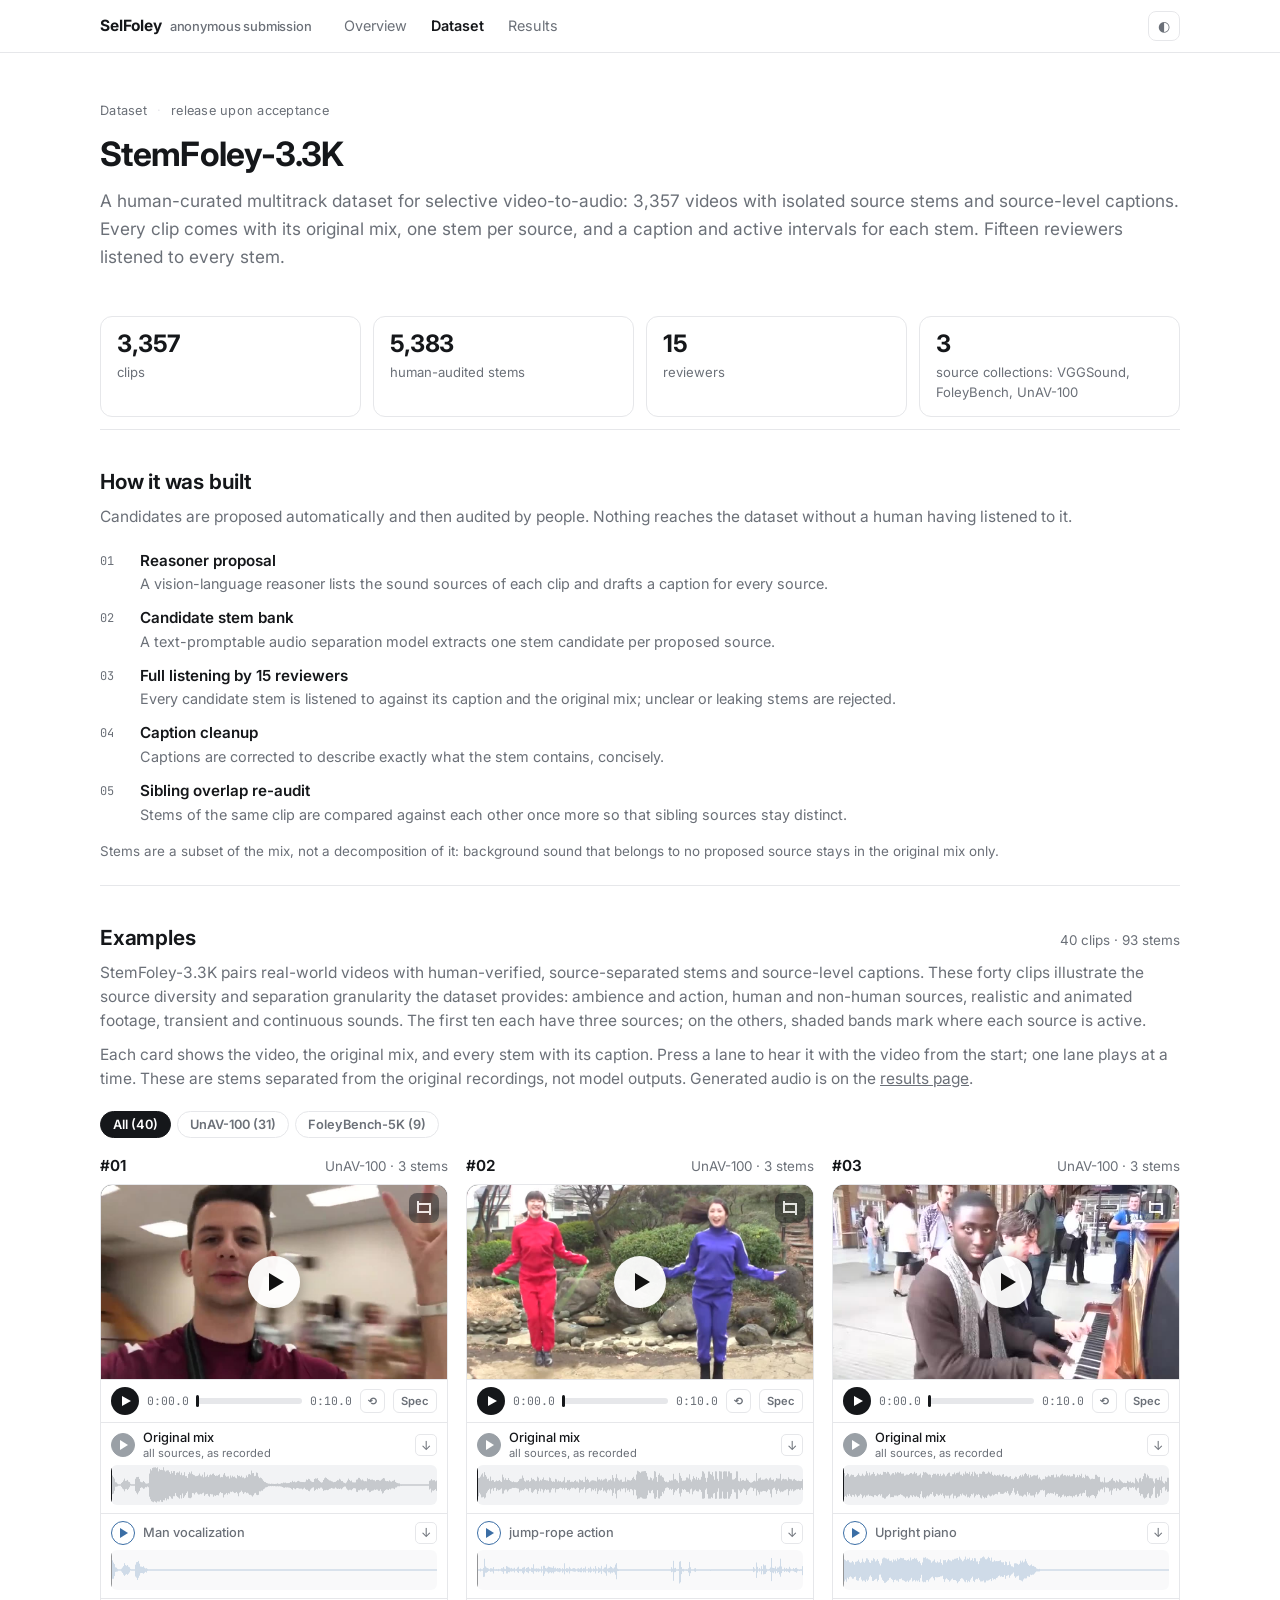
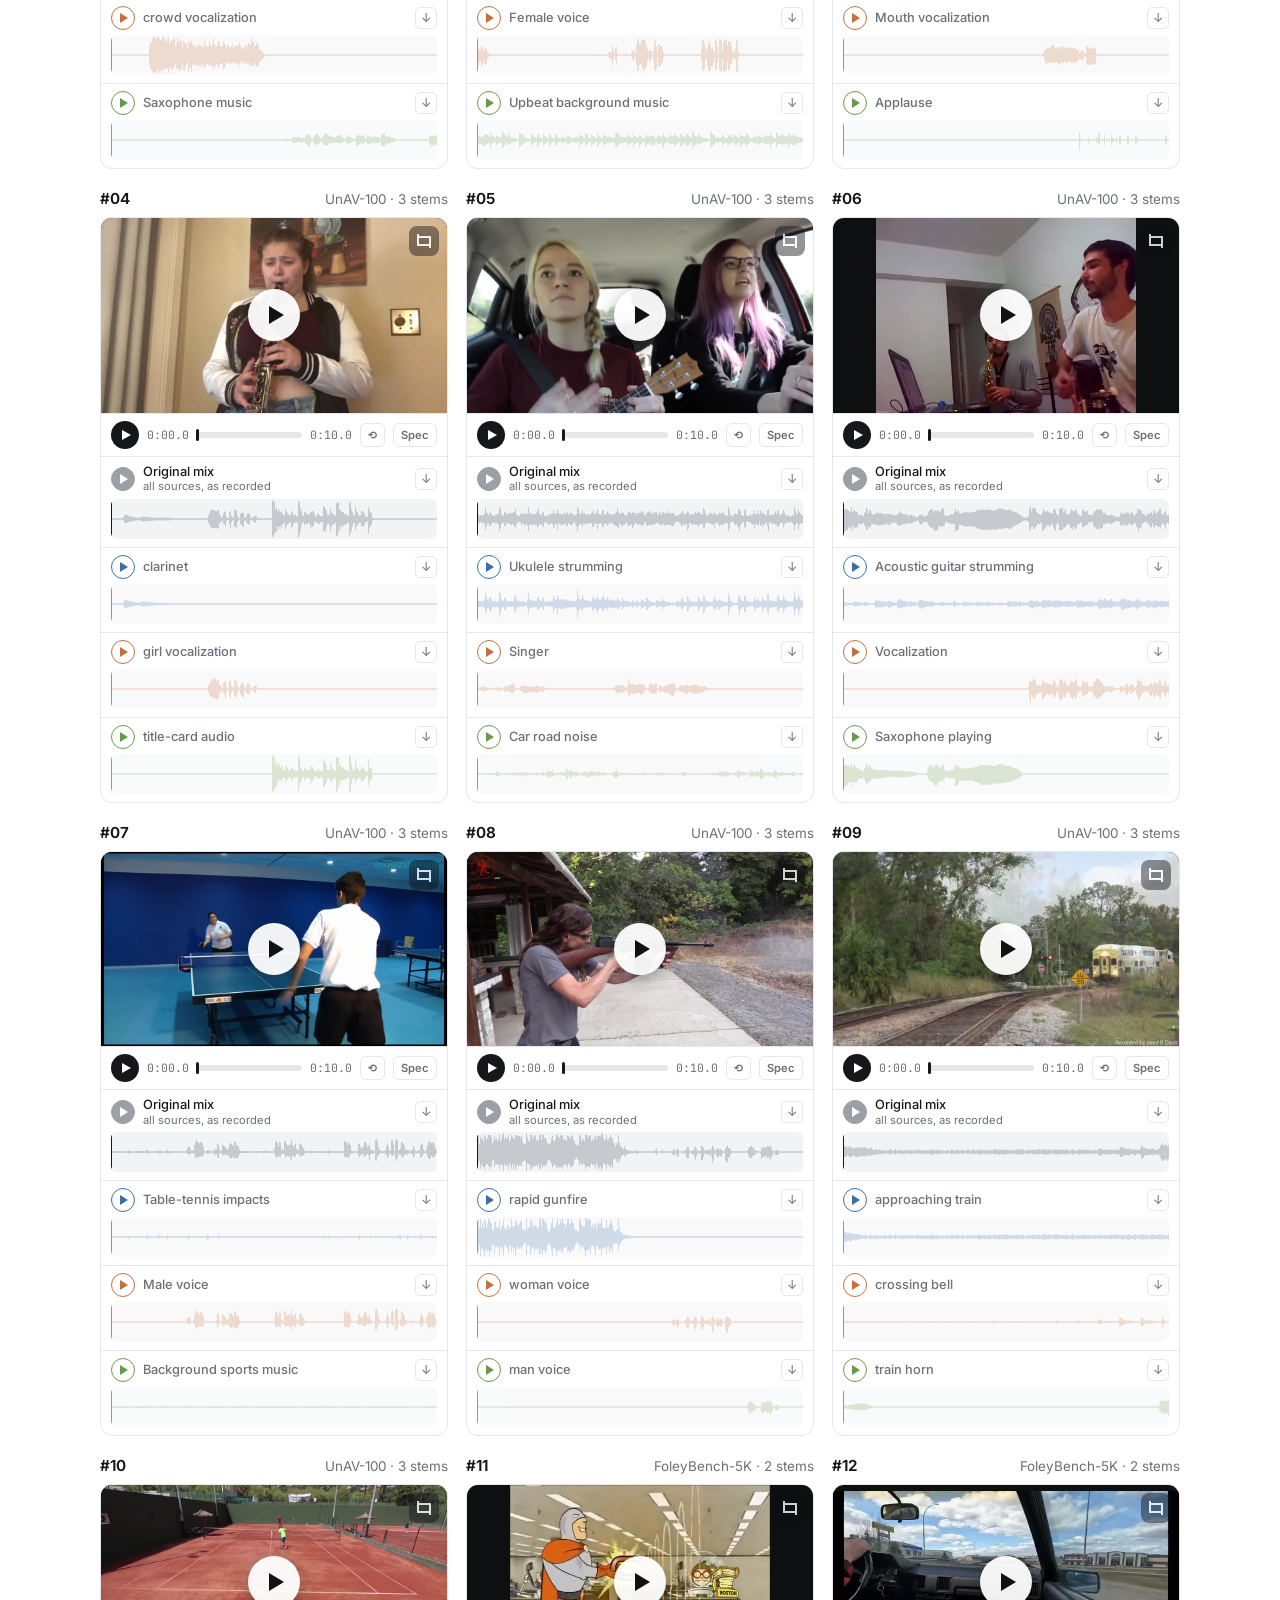
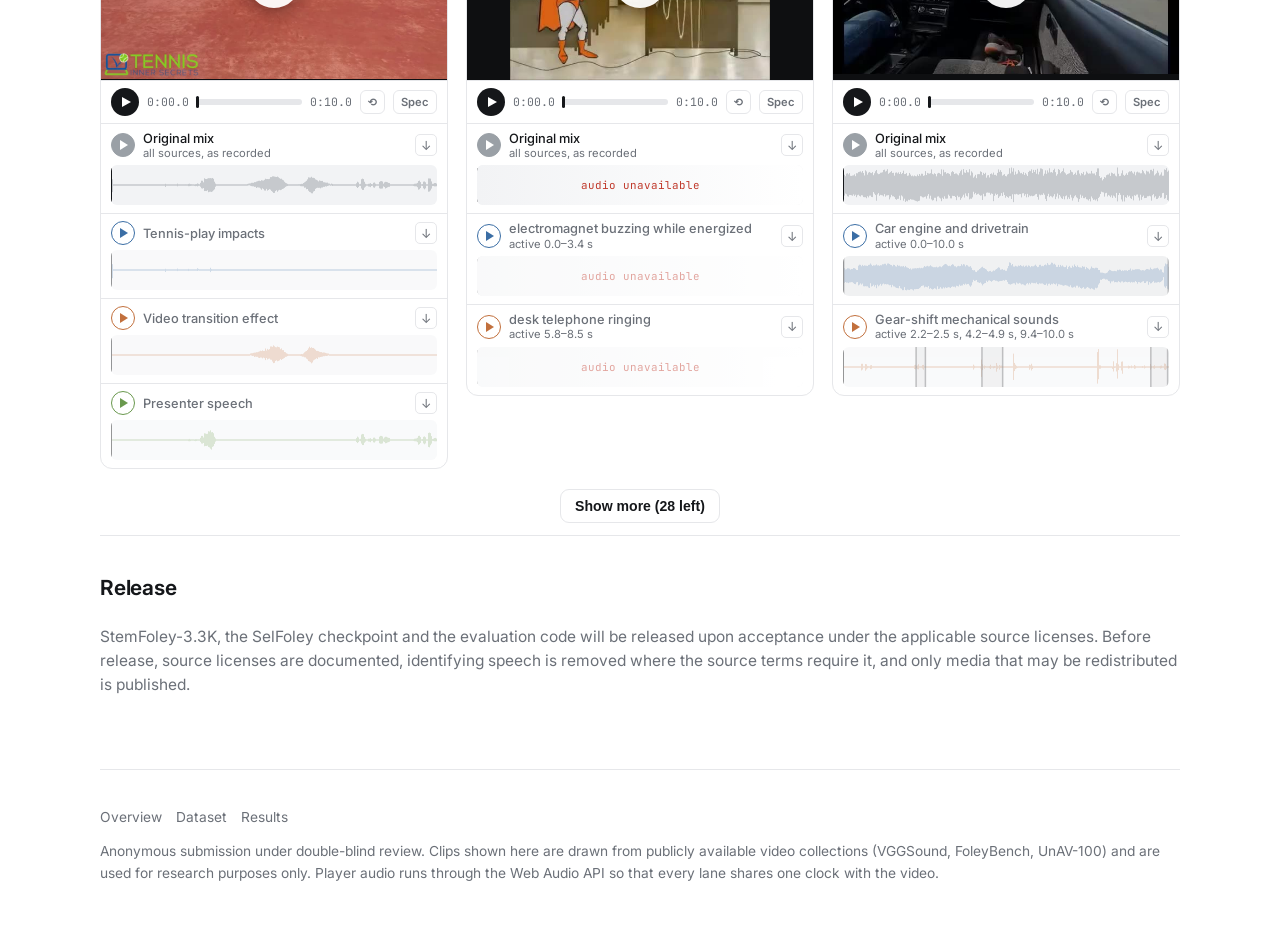
==== commit 99cd04ea: "Sync with the paper: title, abstract, dataset name, release wording - Title: "SelFoley: Turning Audi" ====
--- a/dataset.html
+++ b/dataset.html
@@ -3,7 +3,7 @@
 <head>
 <meta charset="utf-8">
 <meta name="viewport" content="width=device-width, initial-scale=1">
-<title>SelFoley3.3K — human-audited multi-stem dataset</title>
+<title>StemFoley-3.3K — human-audited multi-stem dataset</title>
 <meta name="description" content="Video clips with an original mix, one clean stem per source, a caption and active intervals for every stem, verified by fifteen reviewers.">
 <meta name="robots" content="noindex">
 <link rel="preconnect" href="https://fonts.googleapis.com">
@@ -23,8 +23,8 @@
 </nav>
 
 <header class="pagehead wrap">
-  <div class="eyebrow"><span>Dataset</span><span class="sep">·</span><span>release after review</span></div>
-  <h1>SelFoley3.3K</h1>
+  <div class="eyebrow"><span>Dataset</span><span class="sep">·</span><span>release upon acceptance</span></div>
+  <h1>StemFoley-3.3K</h1>
   <p class="lede">A human-curated multitrack dataset for selective video-to-audio: 3,357 videos with isolated source stems and source-level captions. Every clip comes with its original mix, one stem per source, and a caption and active intervals for each stem. Fifteen reviewers listened to every stem.</p>
 </header>
 
@@ -57,7 +57,7 @@
   <section class="sec" id="browse">
     <div class="sec-head">
       <div class="row"><h2>Examples</h2><span class="fine"><span data-stat="shown_clips">40</span> clips · <span data-stat="shown_stems">93</span> stems</span></div>
-      <p>SelFoley3.3K pairs real-world videos with human-verified, source-separated stems and source-level captions. These forty clips illustrate the source diversity and separation granularity the dataset provides: ambience and action, human and non-human sources, realistic and animated footage, transient and continuous sounds. The first ten each have three sources; on the others, shaded bands mark where each source is active.</p>
+      <p>StemFoley-3.3K pairs real-world videos with human-verified, source-separated stems and source-level captions. These forty clips illustrate the source diversity and separation granularity the dataset provides: ambience and action, human and non-human sources, realistic and animated footage, transient and continuous sounds. The first ten each have three sources; on the others, shaded bands mark where each source is active.</p>
       <p>Each card shows the video, the original mix, and every stem with its caption. Press a lane to hear it with the video from the start; one lane plays at a time. These are stems separated from the original recordings, not model outputs. Generated audio is on the <a href="results.html">results page</a>.</p>
     </div>
     <div class="filters" data-filters></div>
@@ -66,7 +66,7 @@
 
   <section class="sec" id="release">
     <div class="sec-head"><h2>Release</h2></div>
-    <p class="muted">The full dataset, stem captions, active intervals and the evaluation protocol will be released after the review period. Videos are referenced by their public identifiers; stems are distributed for research use.</p>
+    <p class="muted">StemFoley-3.3K, the SelFoley checkpoint and the evaluation code will be released upon acceptance under the applicable source licenses. Before release, source licenses are documented, identifying speech is removed where the source terms require it, and only media that may be redistributed is published.</p>
   </section>
 
 </main>
